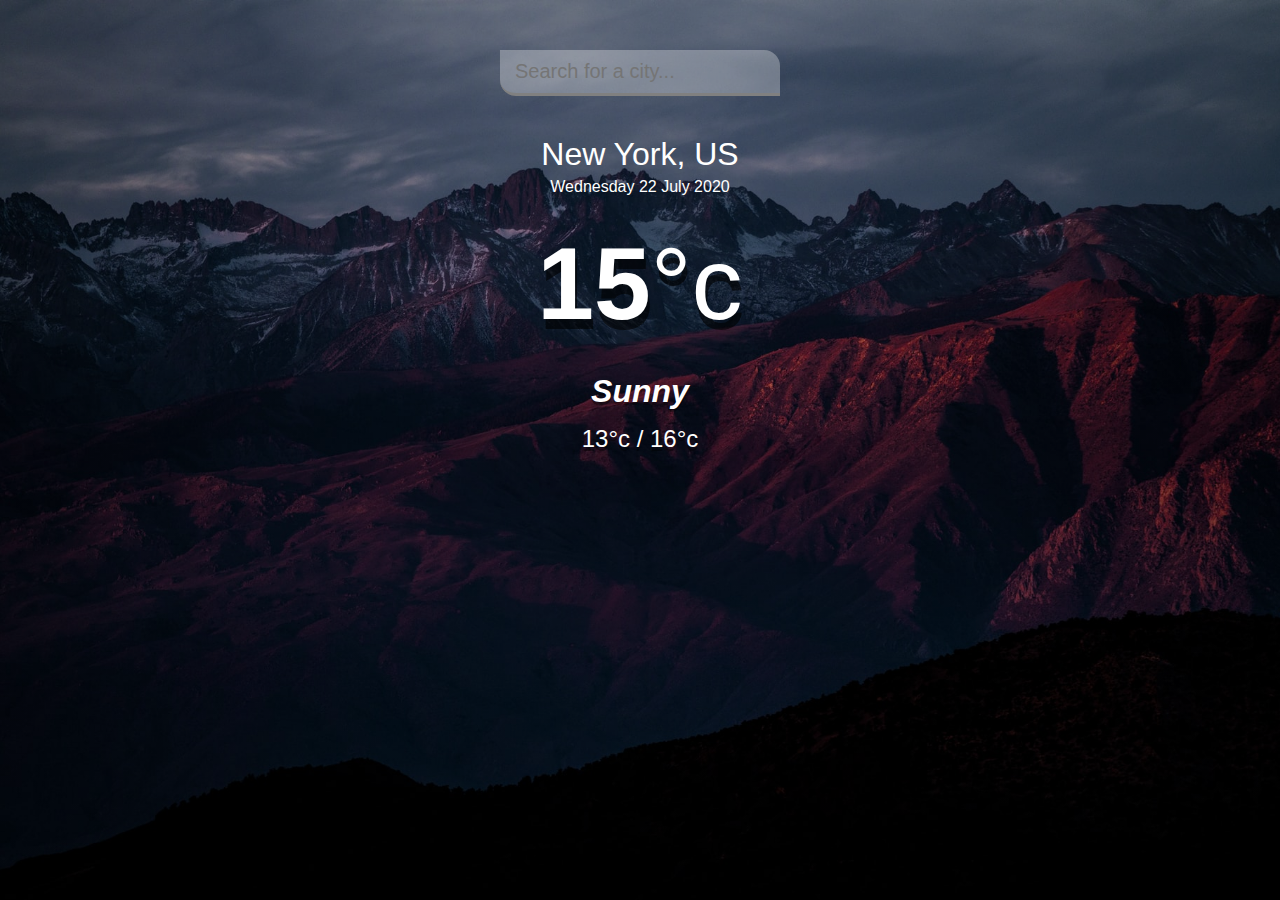
==== Weather App/index.html @ 5d03a6b6 "Add files via upload" ====
<!DOCTYPE html>
<html lang="en">
<head>
    <meta charset="UTF-8">
    <meta name="viewport" content="width=device-width, initial-scale=1.0">
    <title>Weather App</title>
    <link rel="stylesheet" href="style.css" />
</head>
<body>
<div class="app-wrap">
    <header>
        <input type="text" autocomplete="off" class="search-box" placeholder="Search for a city..." />
    </header>
    <main>
        <section class="location">
            <div class="city">New York, US</div>
            <div class="date">Wednesday 22 July 2020</div>
        </section>
        <div class="current">
            <div class="temp">15<span>°c</span></div>
            <div class="weather">Sunny</div>
            <div class="hi-low">13°c / 16°c</div>
        </div>
    </main>
</div>
<script src="script.js"></script>
</body>
</html>
---- Weather App/style.css ----
* {
    margin: 0;
    padding: 0;
    box-sizing: border-box;
}

body {
    font-family: 'montserrat', sans-serif;
    background-image: url('bg.jpg');
    background-size: cover;
    background-position: top center;
}

.app-wrap {
    display: flex;
    flex-direction: column;
    min-height: 100vh;
    background-image: linear-gradient(to bottom, rgba(0, 0, 0, 0.3), rgba(0, 0, 0, 0.3));
}

header {
    display: flex;
    justify-content: center;
    align-items: center;
    padding: 50px 15px 15px;
}

header input {
    width: 100%;
    max-width: 280px;
    padding: 10px 15px;
    border: none;
    outline: none;
    background-color: rgba(255, 255, 255, 0.3);
    border-radius: 0px 16px 0px 16px;
    border-bottom: 3px solid gray;

    color: #313131;
    font-size: 20px;
    font-weight: 300;
    transition: 0.2s ease-out;
}

header input:focus {
    background-color: rgba(255, 255, 255, 0.6);
}

main {
    flex: 1 1 100%;
    padding: 25px 25px 50px;
    display: flex;
    flex-direction: column;
    align-items: center;
    text-align: center;
}

.location .city {
    color: #fff;
    font-size: 32px;
    font-weight: 500;
    margin-bottom: 5px;
}

.location .date {
    color: #fff;
    font-size: 16px;
}

.current .temp {
    color: #fff;
    font-size: 102px;
    font-weight: 900;
    margin: 30px 0px;
    text-shadow: 2px 10px rgba(0, 0, 0, 0.6);
}

.current .temp span {
    font-weight: 500;
}

.current .weather {
    color: #fff;
    font-size: 32px;
    font-weight: 700;
    font-style: italic;
    margin-bottom: 15px;
    text-shadow: 0px 3px rgba(0, 0, 0, 0.4);
}

.current .hi-low {
    color: #fff;
    font-size: 24px;
    font-weight: 500;
    text-shadow: 0px 4px rgba(0, 0, 0, 0.4);
}
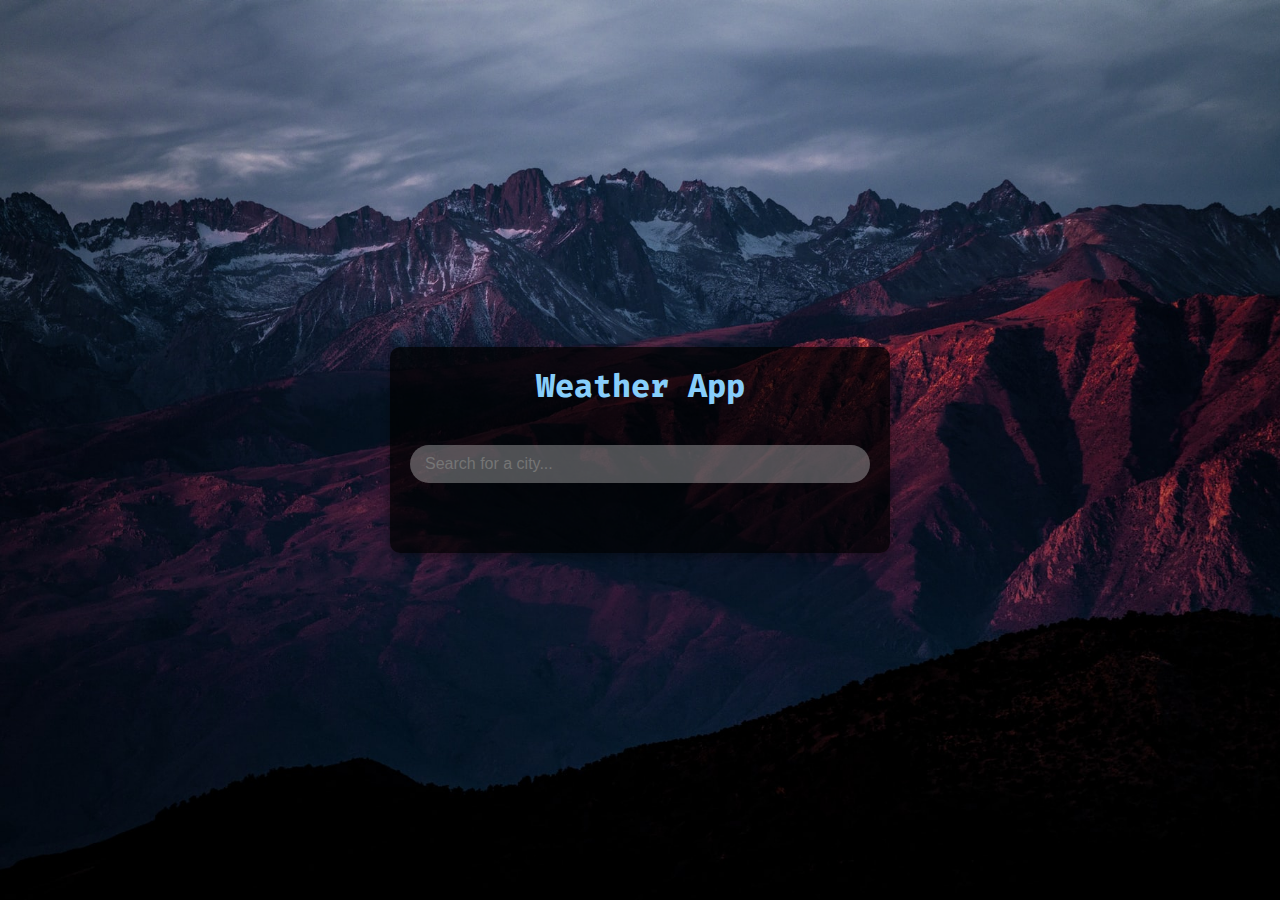
==== commit b7368286: "Add files via upload" ====
--- a/Weather App/index.html
+++ b/Weather App/index.html
@@ -4,25 +4,29 @@
     <meta charset="UTF-8">
     <meta name="viewport" content="width=device-width, initial-scale=1.0">
     <title>Weather App</title>
+    <link href="https://fonts.googleapis.com/css2?family=Fira+Mono:wght@400;500;700&display=swap" rel="stylesheet">
     <link rel="stylesheet" href="style.css" />
 </head>
 <body>
 <div class="app-wrap">
+    <h1>Weather App</h1>
     <header>
         <input type="text" autocomplete="off" class="search-box" placeholder="Search for a city..." />
     </header>
     <main>
+        <div class="loading-spinner" id="loading-spinner"></div>
         <section class="location">
-            <div class="city">New York, US</div>
-            <div class="date">Wednesday 22 July 2020</div>
+            <div class="city"></div>
+            <div class="date"></div>
         </section>
         <div class="current">
-            <div class="temp">15<span>°c</span></div>
-            <div class="weather">Sunny</div>
-            <div class="hi-low">13°c / 16°c</div>
+            <div class="icon"></div>
+            <div class="temp"><span></span></div>
+            <div class="weather"></div>
+            <div class="hi-low"></div>
         </div>
     </main>
 </div>
 <script src="script.js"></script>
 </body>
-</html>+</html>
--- a/Weather App/style.css
+++ b/Weather App/style.css
@@ -1,95 +1,131 @@
+/* Reset default browser styles */
 * {
     margin: 0;
     padding: 0;
     box-sizing: border-box;
 }
 
+/* Style the body */
 body {
-    font-family: 'montserrat', sans-serif;
+    font-family: 'Fira Mono', monospace;
     background-image: url('bg.jpg');
     background-size: cover;
-    background-position: top center;
+    background-position: center;
+    color: #fff;
+    display: flex;
+    justify-content: center;
+    align-items: center;
+    height: 100vh;
 }
 
+/* Style the main app container */
 .app-wrap {
     display: flex;
     flex-direction: column;
-    min-height: 100vh;
-    background-image: linear-gradient(to bottom, rgba(0, 0, 0, 0.3), rgba(0, 0, 0, 0.3));
+    align-items: center;
+    width: 100%;
+    max-width: 500px;
+    padding: 20px;
+    background: rgba(0, 0, 0, 0.7);
+    border-radius: 10px;
+    box-shadow: 0 4px 10px rgba(0, 0, 0, 0.3);
+    text-align: center;
+    animation: fadeIn 1s ease-in-out;
 }
 
+@keyframes fadeIn {
+    from { opacity: 0; }
+    to { opacity: 1; }
+}
+
+h1 {
+    color: #87CEFA;
+    margin-bottom: 40px; /* Add margin to increase space below the heading */
+}
+
+/* Style the header */
 header {
-    display: flex;
-    justify-content: center;
-    align-items: center;
-    padding: 50px 15px 15px;
+    margin-bottom: 20px;
+    width: 100%;
 }
 
 header input {
     width: 100%;
-    max-width: 280px;
     padding: 10px 15px;
     border: none;
     outline: none;
-    background-color: rgba(255, 255, 255, 0.3);
-    border-radius: 0px 16px 0px 16px;
-    border-bottom: 3px solid gray;
-
+    background: rgba(255, 255, 255, 0.3);
+    border-radius: 25px;
     color: #313131;
-    font-size: 20px;
+    font-size: 16px;
     font-weight: 300;
-    transition: 0.2s ease-out;
+    transition: background 0.3s ease;
 }
 
 header input:focus {
-    background-color: rgba(255, 255, 255, 0.6);
+    background: rgba(255, 255, 255, 0.6);
 }
 
+/* Style the main content */
 main {
-    flex: 1 1 100%;
-    padding: 25px 25px 50px;
+    flex: 1;
     display: flex;
     flex-direction: column;
     align-items: center;
-    text-align: center;
+    width: 100%;
 }
 
+.loading-spinner {
+    display: none;
+    border: 16px solid #f3f3f3;
+    border-radius: 50%;
+    border-top: 16px solid #3498db;
+    width: 120px;
+    height: 120px;
+    animation: spin 2s linear infinite;
+    margin: 20px 0;
+}
+
+@keyframes spin {
+    0% { transform: rotate(0deg); }
+    100% { transform: rotate(360deg); }
+}
+
+/* Style the location section */
 .location .city {
-    color: #fff;
     font-size: 32px;
     font-weight: 500;
     margin-bottom: 5px;
+    color: #FFD700; /* Gold color */
 }
 
 .location .date {
-    color: #fff;
     font-size: 16px;
+    margin-bottom: 20px;
+    color: #FFA07A; /* Light Salmon color */
+}
+
+/* Style the current weather section */
+.current .icon img {
+    width: 100px;
+    height: 100px;
 }
 
 .current .temp {
-    color: #fff;
-    font-size: 102px;
-    font-weight: 900;
-    margin: 30px 0px;
-    text-shadow: 2px 10px rgba(0, 0, 0, 0.6);
-}
-
-.current .temp span {
-    font-weight: 500;
+    font-size: 64px;
+    font-weight: 700;
+    margin: 10px 0;
+    color: #00FF7F; /* Spring Green color */
 }
 
 .current .weather {
-    color: #fff;
-    font-size: 32px;
-    font-weight: 700;
+    font-size: 24px;
     font-style: italic;
-    margin-bottom: 15px;
-    text-shadow: 0px 3px rgba(0, 0, 0, 0.4);
+    margin-bottom: 10px;
+    color: #FF4500; /* Orange Red color */
 }
 
 .current .hi-low {
-    color: #fff;
-    font-size: 24px;
-    font-weight: 500;
-    text-shadow: 0px 4px rgba(0, 0, 0, 0.4);
-}+    font-size: 18px;
+    color: #87CEFA; /* Light Sky Blue color */
+}
